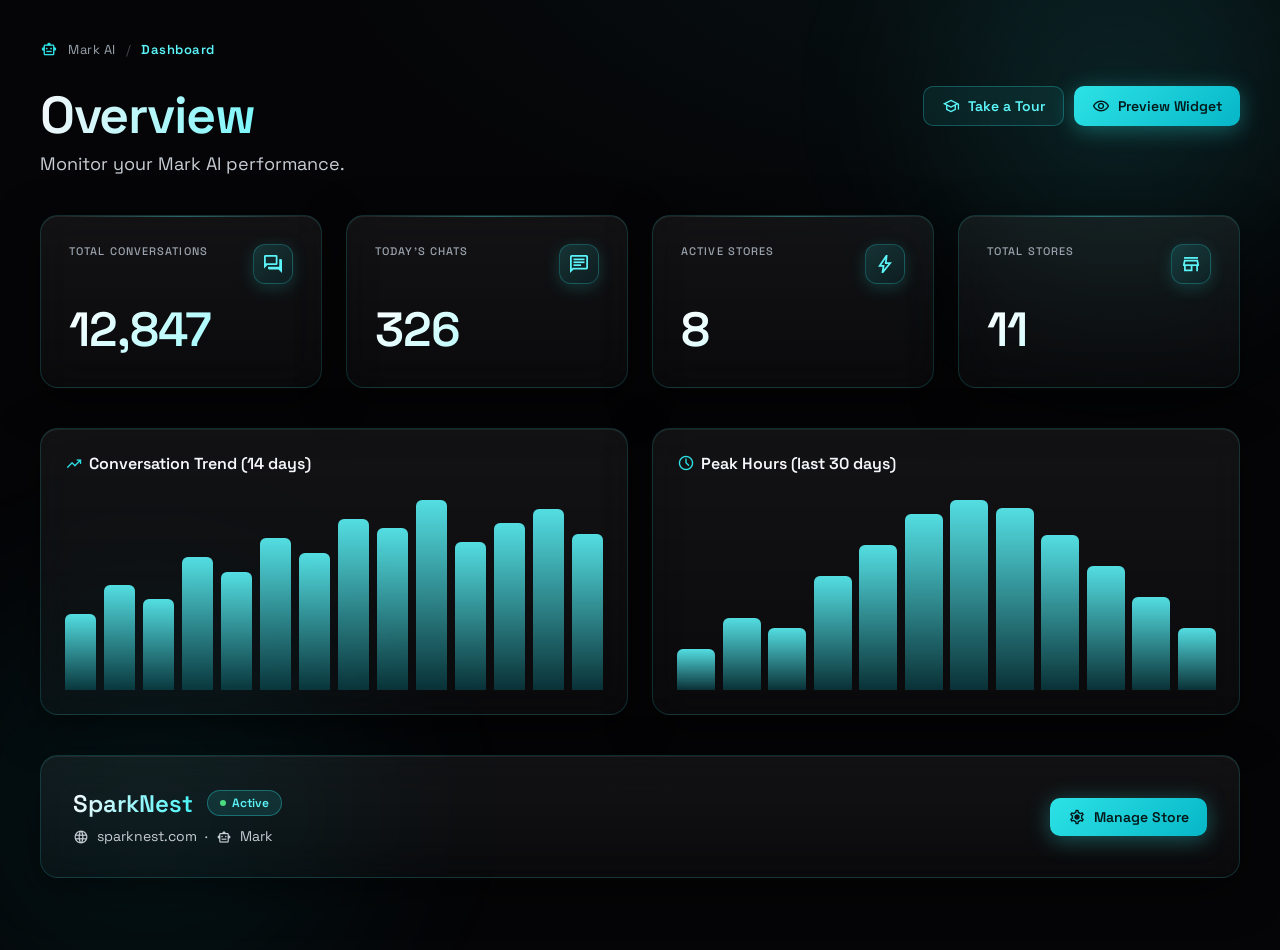
==== admin-preview.html @ 9e092403 "Admin elite redesign pass (v1.5.2) - Gradient animated headlines, premium glass (inner highlight + g" ====
<!DOCTYPE html>
<html lang="en">
<head>
<meta charset="utf-8">
<meta name="viewport" content="width=device-width, initial-scale=1">
<title>Mark AI — Admin Redesign Preview</title>
<link rel="preconnect" href="https://fonts.googleapis.com">
<link rel="preconnect" href="https://fonts.gstatic.com" crossorigin>
<link href="https://fonts.googleapis.com/css2?family=Space+Grotesk:wght@400;500;600;700&family=JetBrains+Mono:wght@400;500&display=swap" rel="stylesheet">
<link href="https://fonts.googleapis.com/css2?family=Material+Symbols+Outlined:opsz,wght,FILL,GRAD@20..48,100..700,0..1,-50..200&display=swap" rel="stylesheet">
<style>
  :root{ --bg:#050507; --txt:#F5F7FA; --mut:#9AA3AD; --cy:#2DE2E6; --cyl:#5CF6FA; --cyd:#06B6C7; }
  *{box-sizing:border-box;}
  body{
    margin:0; background:
      radial-gradient(1200px 600px at 80% -10%, rgba(45,226,230,0.06), transparent 60%), var(--bg);
    color:var(--txt); font-family:'Space Grotesk',sans-serif; -webkit-font-smoothing:antialiased;
    min-height:100vh; position:relative; overflow-x:hidden;
  }
  .orb{position:fixed;border-radius:50%;pointer-events:none;z-index:0;}
  .orb-a{width:560px;height:560px;background:radial-gradient(circle,rgba(45,226,230,.12) 0%,transparent 70%);filter:blur(50px);top:-180px;right:-120px;animation:flo 12s ease-in-out infinite;}
  .orb-b{width:620px;height:620px;background:radial-gradient(circle,rgba(6,182,199,.1) 0%,transparent 70%);filter:blur(55px);bottom:-220px;left:-160px;animation:flo 16s ease-in-out infinite reverse;}
  @keyframes flo{0%,100%{transform:translateY(0)}50%{transform:translateY(-14px)}}
  .wrap{max-width:1280px;margin:0 auto;padding:40px 40px 72px;position:relative;z-index:1;}
  .topbar{display:flex;align-items:center;gap:10px;color:var(--mut);font-size:13px;margin-bottom:28px;letter-spacing:.04em;}
  .topbar b{color:var(--cyl);font-weight:600;}
  .hd{display:flex;align-items:flex-start;justify-content:space-between;flex-wrap:wrap;gap:16px;margin-bottom:40px;}
  h1{font-size:52px;line-height:58px;letter-spacing:-.025em;font-weight:600;margin:0 0 8px;}
  .sub{font-size:18px;color:#C7CDD4;margin:0;}
  .shine{
    background:linear-gradient(100deg,#F5F7FA 0%,#5CF6FA 45%,#2DE2E6 55%,#F5F7FA 100%);
    background-size:200% auto;-webkit-background-clip:text;background-clip:text;
    -webkit-text-fill-color:transparent;color:transparent;animation:shine 7s linear infinite;
  }
  @keyframes shine{to{background-position:200% center}}
  .btn{background:rgba(45,226,230,.08);color:var(--cyl);border:1px solid rgba(45,226,230,.28);border-radius:10px;padding:10px 18px;font-family:inherit;font-weight:600;font-size:14px;cursor:pointer;display:inline-flex;align-items:center;gap:8px;transition:all .2s;}
  .btn:hover{filter:brightness(1.1);transform:translateY(-1px);}
  .btn-p{background:linear-gradient(135deg,#2DE2E6,#06B6C7);color:#04181A;border:none;box-shadow:0 4px 22px rgba(45,226,230,.35);}
  .grid{display:grid;gap:24px;margin-bottom:40px;}
  .g4{grid-template-columns:repeat(auto-fit,minmax(220px,1fr));}
  .g2{grid-template-columns:1fr 1fr;}
  .glass{background:linear-gradient(180deg,rgba(255,255,255,.06),rgba(255,255,255,.022));backdrop-filter:blur(18px);border:1px solid rgba(45,226,230,.16);box-shadow:0 12px 44px rgba(0,0,0,.5),inset 0 1px 0 rgba(255,255,255,.07);border-radius:18px;position:relative;overflow:hidden;}
  .stat{padding:28px 28px 30px;min-height:158px;display:flex;flex-direction:column;justify-content:space-between;transition:transform .28s cubic-bezier(.16,1,.3,1),box-shadow .28s,border-color .28s;}
  .stat::before{content:'';position:absolute;top:0;left:24px;right:24px;height:1px;background:linear-gradient(90deg,transparent,rgba(45,226,230,.7),transparent);opacity:.5;transition:opacity .28s;}
  .stat:hover{transform:translateY(-5px);box-shadow:0 22px 60px rgba(45,226,230,.22),inset 0 1px 0 rgba(255,255,255,.08);border-color:rgba(45,226,230,.5);}
  .stat:hover::before{opacity:1;}
  .strow{display:flex;justify-content:space-between;align-items:flex-start;margin-bottom:20px;}
  .lab{font-size:11px;font-weight:500;color:var(--mut);text-transform:uppercase;letter-spacing:.1em;}
  .chip{display:inline-flex;align-items:center;justify-content:center;width:40px;height:40px;border-radius:12px;background:linear-gradient(135deg,rgba(45,226,230,.16),rgba(6,182,199,.08));border:1px solid rgba(45,226,230,.25);box-shadow:0 4px 16px rgba(45,226,230,.18);color:var(--cyl);}
  .chip .material-symbols-outlined{font-size:22px;}
  .num{font-size:48px;font-weight:600;line-height:1.1;letter-spacing:-.02em;background:linear-gradient(135deg,#FFF 0%,#5CF6FA 120%);-webkit-background-clip:text;background-clip:text;-webkit-text-fill-color:transparent;}
  .card{padding:24px;transition:transform .25s cubic-bezier(.16,1,.3,1),box-shadow .25s,border-color .25s;}
  .card:hover{transform:translateY(-4px);box-shadow:0 14px 48px rgba(45,226,230,.18);border-color:rgba(45,226,230,.45);}
  .ch{font-size:16px;font-weight:600;margin:0 0 16px;display:flex;align-items:center;gap:6px;}
  .ch .material-symbols-outlined{font-size:18px;color:var(--cy);}
  .bars{display:flex;align-items:flex-end;gap:8px;height:200px;padding-top:10px;}
  .bar{flex:1;background:linear-gradient(180deg,var(--cyl),rgba(6,182,199,.25));border-radius:6px 6px 0 0;opacity:.9;animation:grow .7s cubic-bezier(.16,1,.3,1) both;}
  @keyframes grow{from{transform:scaleY(0);opacity:0}to{transform:scaleY(1);opacity:.9}}
  .bars .bar{transform-origin:bottom;}
  .storecard{padding:32px;display:flex;align-items:center;justify-content:space-between;flex-wrap:wrap;gap:16px;}
  .badge{display:inline-flex;align-items:center;gap:6px;padding:4px 12px;font-size:12px;font-weight:600;border-radius:9999px;background:rgba(45,226,230,.12);border:1px solid rgba(45,226,230,.35);color:var(--cyl);}
  .dot{width:6px;height:6px;border-radius:50%;background:#4ade80;animation:pul 2s ease-in-out infinite;}
  @keyframes pul{0%,100%{opacity:1}50%{opacity:.4}}
  .stag>*{animation:rise .55s cubic-bezier(.16,1,.3,1) both;}
  .stag>*:nth-child(1){animation-delay:.04s}.stag>*:nth-child(2){animation-delay:.10s}
  .stag>*:nth-child(3){animation-delay:.16s}.stag>*:nth-child(4){animation-delay:.22s}
  @keyframes rise{from{opacity:0;transform:translateY(14px)}to{opacity:1;transform:none}}
  @media(max-width:760px){.g2{grid-template-columns:1fr}h1{font-size:40px;line-height:46px}}
</style>
</head>
<body>
  <div class="orb orb-a"></div>
  <div class="orb orb-b"></div>
  <div class="wrap">
    <div class="topbar"><span class="material-symbols-outlined" style="font-size:18px;color:var(--cy)">smart_toy</span> Mark AI <span style="opacity:.4">/</span> <b>Dashboard</b></div>

    <div class="hd">
      <div>
        <h1 class="shine">Overview</h1>
        <p class="sub">Monitor your Mark AI performance.</p>
      </div>
      <div style="display:flex;gap:10px;">
        <button class="btn"><span class="material-symbols-outlined" style="font-size:18px">school</span> Take a Tour</button>
        <button class="btn btn-p"><span class="material-symbols-outlined" style="font-size:18px">visibility</span> Preview Widget</button>
      </div>
    </div>

    <div class="grid g4 stag">
      <div class="glass stat"><div class="strow"><span class="lab">Total Conversations</span><span class="chip"><span class="material-symbols-outlined">forum</span></span></div><div class="num">12,847</div></div>
      <div class="glass stat"><div class="strow"><span class="lab">Today's Chats</span><span class="chip"><span class="material-symbols-outlined">chat</span></span></div><div class="num">326</div></div>
      <div class="glass stat"><div class="strow"><span class="lab">Active Stores</span><span class="chip"><span class="material-symbols-outlined">bolt</span></span></div><div class="num">8</div></div>
      <div class="glass stat"><div class="strow"><span class="lab">Total Stores</span><span class="chip"><span class="material-symbols-outlined">store</span></span></div><div class="num">11</div></div>
    </div>

    <div class="grid g2 stag">
      <div class="glass card">
        <h3 class="ch"><span class="material-symbols-outlined">trending_up</span> Conversation Trend (14 days)</h3>
        <div class="bars" id="b1"></div>
      </div>
      <div class="glass card">
        <h3 class="ch"><span class="material-symbols-outlined">schedule</span> Peak Hours (last 30 days)</h3>
        <div class="bars" id="b2"></div>
      </div>
    </div>

    <div class="glass storecard">
      <div>
        <div style="display:flex;align-items:center;gap:14px;margin-bottom:8px;">
          <h2 style="font-size:24px;font-weight:600;margin:0;" class="shine">SparkNest</h2>
          <span class="badge"><span class="dot"></span> Active</span>
        </div>
        <p style="color:#C7CDD4;font-size:14px;margin:0;">
          <span class="material-symbols-outlined" style="font-size:16px;vertical-align:middle;margin-right:4px;">language</span> sparknest.com
          &nbsp;&middot;&nbsp;
          <span class="material-symbols-outlined" style="font-size:16px;vertical-align:middle;margin-right:4px;">smart_toy</span> Mark
        </p>
      </div>
      <button class="btn btn-p"><span class="material-symbols-outlined" style="font-size:18px">settings</span> Manage Store</button>
    </div>
  </div>
<script>
  function bars(id, data){
    var el=document.getElementById(id), max=Math.max.apply(null,data), h='';
    data.forEach(function(v,i){ h+='<div class="bar" style="height:'+(v/max*100)+'%;animation-delay:'+(i*0.04)+'s"></div>'; });
    el.innerHTML=h;
  }
  bars('b1',[40,55,48,70,62,80,72,90,85,100,78,88,95,82]);
  bars('b2',[20,35,30,55,70,85,92,88,75,60,45,30]);
</script>
</body>
</html>
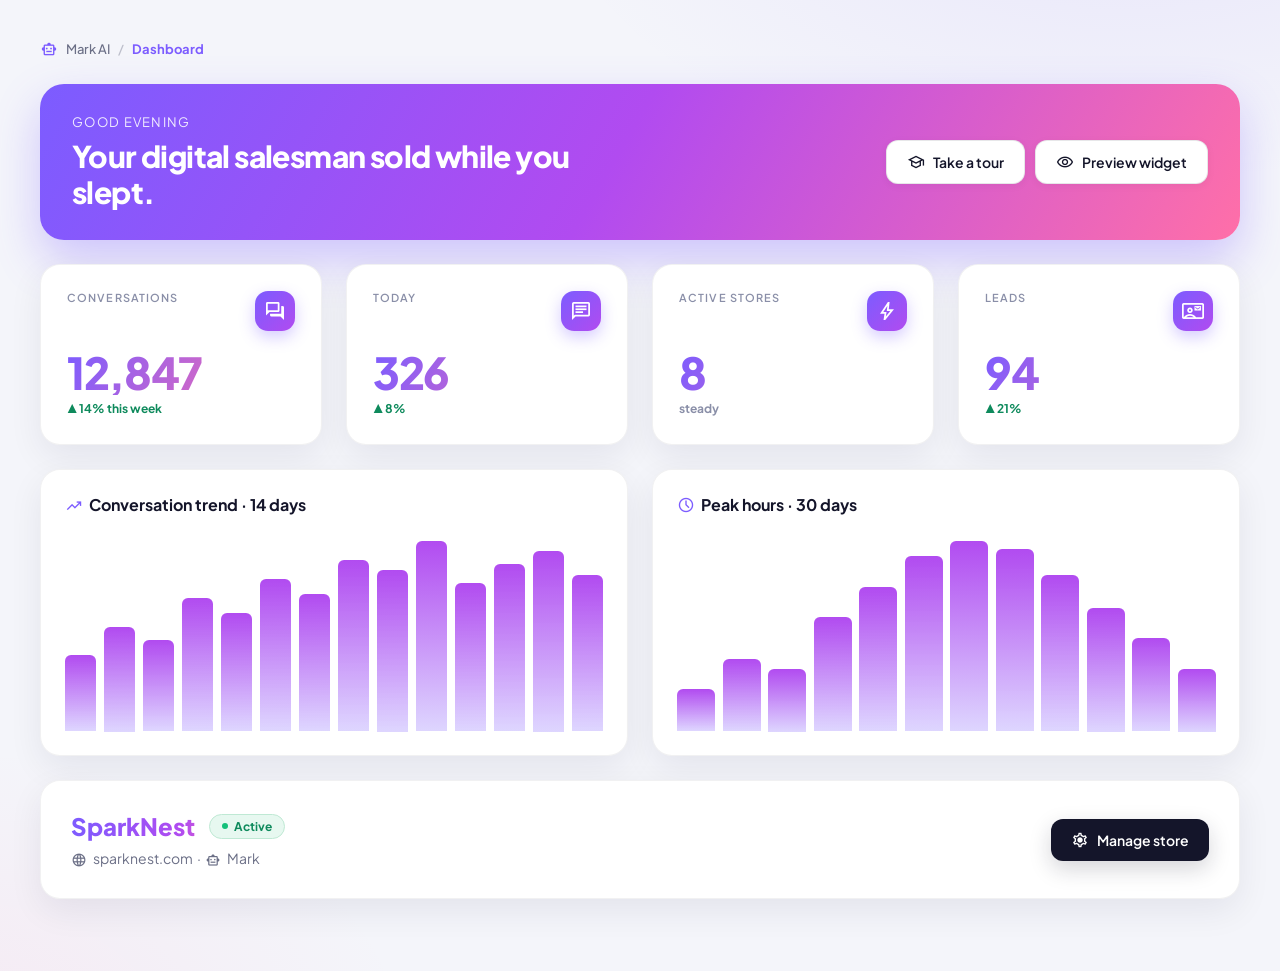
==== commit 5bd0a638: "Admin 'Aurora' redesign — light premium-fintech theme (v1.6.0) - Full theme change: dark/neon-cyan -" ====
--- a/admin-preview.html
+++ b/admin-preview.html
@@ -3,127 +3,107 @@
 <head>
 <meta charset="utf-8">
 <meta name="viewport" content="width=device-width, initial-scale=1">
-<title>Mark AI — Admin Redesign Preview</title>
+<title>Mark AI — Admin (Aurora) Preview</title>
 <link rel="preconnect" href="https://fonts.googleapis.com">
 <link rel="preconnect" href="https://fonts.gstatic.com" crossorigin>
-<link href="https://fonts.googleapis.com/css2?family=Space+Grotesk:wght@400;500;600;700&family=JetBrains+Mono:wght@400;500&display=swap" rel="stylesheet">
+<link href="https://fonts.googleapis.com/css2?family=Plus+Jakarta+Sans:wght@400;500;600;700;800&display=swap" rel="stylesheet">
 <link href="https://fonts.googleapis.com/css2?family=Material+Symbols+Outlined:opsz,wght,FILL,GRAD@20..48,100..700,0..1,-50..200&display=swap" rel="stylesheet">
 <style>
-  :root{ --bg:#050507; --txt:#F5F7FA; --mut:#9AA3AD; --cy:#2DE2E6; --cyl:#5CF6FA; --cyd:#06B6C7; }
+  :root{ --bg:#F4F5FA; --txt:#14152A; --mut:#6B6F86; --mut2:#8A8FA8; --vi:#7C5CFF; --pk:#FF6FA8; --mag:#B14BF0; }
   *{box-sizing:border-box;}
-  body{
-    margin:0; background:
-      radial-gradient(1200px 600px at 80% -10%, rgba(45,226,230,0.06), transparent 60%), var(--bg);
-    color:var(--txt); font-family:'Space Grotesk',sans-serif; -webkit-font-smoothing:antialiased;
-    min-height:100vh; position:relative; overflow-x:hidden;
-  }
-  .orb{position:fixed;border-radius:50%;pointer-events:none;z-index:0;}
-  .orb-a{width:560px;height:560px;background:radial-gradient(circle,rgba(45,226,230,.12) 0%,transparent 70%);filter:blur(50px);top:-180px;right:-120px;animation:flo 12s ease-in-out infinite;}
-  .orb-b{width:620px;height:620px;background:radial-gradient(circle,rgba(6,182,199,.1) 0%,transparent 70%);filter:blur(55px);bottom:-220px;left:-160px;animation:flo 16s ease-in-out infinite reverse;}
-  @keyframes flo{0%,100%{transform:translateY(0)}50%{transform:translateY(-14px)}}
-  .wrap{max-width:1280px;margin:0 auto;padding:40px 40px 72px;position:relative;z-index:1;}
-  .topbar{display:flex;align-items:center;gap:10px;color:var(--mut);font-size:13px;margin-bottom:28px;letter-spacing:.04em;}
-  .topbar b{color:var(--cyl);font-weight:600;}
-  .hd{display:flex;align-items:flex-start;justify-content:space-between;flex-wrap:wrap;gap:16px;margin-bottom:40px;}
-  h1{font-size:52px;line-height:58px;letter-spacing:-.025em;font-weight:600;margin:0 0 8px;}
-  .sub{font-size:18px;color:#C7CDD4;margin:0;}
-  .shine{
-    background:linear-gradient(100deg,#F5F7FA 0%,#5CF6FA 45%,#2DE2E6 55%,#F5F7FA 100%);
-    background-size:200% auto;-webkit-background-clip:text;background-clip:text;
-    -webkit-text-fill-color:transparent;color:transparent;animation:shine 7s linear infinite;
-  }
-  @keyframes shine{to{background-position:200% center}}
-  .btn{background:rgba(45,226,230,.08);color:var(--cyl);border:1px solid rgba(45,226,230,.28);border-radius:10px;padding:10px 18px;font-family:inherit;font-weight:600;font-size:14px;cursor:pointer;display:inline-flex;align-items:center;gap:8px;transition:all .2s;}
-  .btn:hover{filter:brightness(1.1);transform:translateY(-1px);}
-  .btn-p{background:linear-gradient(135deg,#2DE2E6,#06B6C7);color:#04181A;border:none;box-shadow:0 4px 22px rgba(45,226,230,.35);}
-  .grid{display:grid;gap:24px;margin-bottom:40px;}
+  body{margin:0;background:
+      radial-gradient(1000px 520px at 88% -12%, rgba(124,92,255,.10), transparent 58%),
+      radial-gradient(820px 520px at -5% 108%, rgba(255,111,168,.09), transparent 58%), var(--bg);
+    color:var(--txt);font-family:'Plus Jakarta Sans',sans-serif;-webkit-font-smoothing:antialiased;min-height:100vh;}
+  .wrap{max-width:1280px;margin:0 auto;padding:40px 40px 72px;}
+  .topbar{display:flex;align-items:center;gap:8px;color:var(--mut);font-size:13px;font-weight:500;margin-bottom:26px;}
+  .topbar b{color:var(--vi);font-weight:700;}
+  .hero{background:linear-gradient(120deg,#7C5CFF 0%,#B14BF0 48%,#FF6FA8 100%);border-radius:24px;padding:30px 32px;color:#fff;margin-bottom:24px;box-shadow:0 20px 46px rgba(124,92,255,.32);display:flex;justify-content:space-between;align-items:center;flex-wrap:wrap;gap:16px;}
+  .hero .k{font-size:13px;letter-spacing:.1em;text-transform:uppercase;opacity:.88;margin-bottom:8px;}
+  .hero h1{font-size:30px;font-weight:800;letter-spacing:-.02em;margin:0;max-width:560px;line-height:1.2;}
+  .btn{border:none;border-radius:12px;padding:12px 20px;font-family:inherit;font-weight:600;font-size:14px;cursor:pointer;display:inline-flex;align-items:center;gap:8px;transition:transform .2s,box-shadow .25s,filter .2s;}
+  .btn:hover{transform:translateY(-1px);filter:brightness(1.03);}
+  .btn-g{background:#fff;color:#14152A;border:1px solid rgba(20,21,42,.1);box-shadow:0 2px 8px rgba(20,21,60,.05);}
+  .btn-d{background:#14152A;color:#fff;box-shadow:0 8px 22px rgba(20,21,42,.18);}
+  .grid{display:grid;gap:24px;margin-bottom:24px;}
   .g4{grid-template-columns:repeat(auto-fit,minmax(220px,1fr));}
   .g2{grid-template-columns:1fr 1fr;}
-  .glass{background:linear-gradient(180deg,rgba(255,255,255,.06),rgba(255,255,255,.022));backdrop-filter:blur(18px);border:1px solid rgba(45,226,230,.16);box-shadow:0 12px 44px rgba(0,0,0,.5),inset 0 1px 0 rgba(255,255,255,.07);border-radius:18px;position:relative;overflow:hidden;}
-  .stat{padding:28px 28px 30px;min-height:158px;display:flex;flex-direction:column;justify-content:space-between;transition:transform .28s cubic-bezier(.16,1,.3,1),box-shadow .28s,border-color .28s;}
-  .stat::before{content:'';position:absolute;top:0;left:24px;right:24px;height:1px;background:linear-gradient(90deg,transparent,rgba(45,226,230,.7),transparent);opacity:.5;transition:opacity .28s;}
-  .stat:hover{transform:translateY(-5px);box-shadow:0 22px 60px rgba(45,226,230,.22),inset 0 1px 0 rgba(255,255,255,.08);border-color:rgba(45,226,230,.5);}
+  .card{background:#fff;border:1px solid rgba(20,21,42,.06);border-radius:20px;box-shadow:0 12px 34px rgba(20,21,60,.07);position:relative;overflow:hidden;}
+  .stat{padding:26px 26px 28px;min-height:150px;display:flex;flex-direction:column;justify-content:space-between;transition:transform .28s cubic-bezier(.16,1,.3,1),box-shadow .28s,border-color .28s;}
+  .stat::before{content:'';position:absolute;top:0;left:0;right:0;height:3px;background:linear-gradient(90deg,var(--vi),var(--pk));opacity:0;transition:opacity .28s;}
+  .stat:hover{transform:translateY(-5px);box-shadow:0 26px 56px rgba(124,92,255,.20);border-color:rgba(124,92,255,.3);}
   .stat:hover::before{opacity:1;}
-  .strow{display:flex;justify-content:space-between;align-items:flex-start;margin-bottom:20px;}
-  .lab{font-size:11px;font-weight:500;color:var(--mut);text-transform:uppercase;letter-spacing:.1em;}
-  .chip{display:inline-flex;align-items:center;justify-content:center;width:40px;height:40px;border-radius:12px;background:linear-gradient(135deg,rgba(45,226,230,.16),rgba(6,182,199,.08));border:1px solid rgba(45,226,230,.25);box-shadow:0 4px 16px rgba(45,226,230,.18);color:var(--cyl);}
+  .strow{display:flex;justify-content:space-between;align-items:flex-start;margin-bottom:18px;}
+  .lab{font-size:11px;font-weight:600;color:var(--mut2);text-transform:uppercase;letter-spacing:.1em;}
+  .chip{display:inline-flex;align-items:center;justify-content:center;width:40px;height:40px;border-radius:13px;background:linear-gradient(135deg,var(--vi),var(--mag));box-shadow:0 6px 16px rgba(124,92,255,.32);color:#fff;}
   .chip .material-symbols-outlined{font-size:22px;}
-  .num{font-size:48px;font-weight:600;line-height:1.1;letter-spacing:-.02em;background:linear-gradient(135deg,#FFF 0%,#5CF6FA 120%);-webkit-background-clip:text;background-clip:text;-webkit-text-fill-color:transparent;}
-  .card{padding:24px;transition:transform .25s cubic-bezier(.16,1,.3,1),box-shadow .25s,border-color .25s;}
-  .card:hover{transform:translateY(-4px);box-shadow:0 14px 48px rgba(45,226,230,.18);border-color:rgba(45,226,230,.45);}
-  .ch{font-size:16px;font-weight:600;margin:0 0 16px;display:flex;align-items:center;gap:6px;}
-  .ch .material-symbols-outlined{font-size:18px;color:var(--cy);}
+  .num{font-size:44px;font-weight:800;letter-spacing:-.03em;line-height:1.05;background:linear-gradient(120deg,var(--vi),var(--pk));-webkit-background-clip:text;background-clip:text;-webkit-text-fill-color:transparent;}
+  .delta{font-size:12px;font-weight:700;color:#0E8A5C;margin-top:6px;}
+  .pad{padding:24px;transition:transform .25s cubic-bezier(.16,1,.3,1),box-shadow .25s,border-color .25s;}
+  .pad:hover{transform:translateY(-4px);box-shadow:0 20px 48px rgba(124,92,255,.16);border-color:rgba(124,92,255,.32);}
+  .ch{font-size:16px;font-weight:700;margin:0 0 16px;display:flex;align-items:center;gap:6px;}
+  .ch .material-symbols-outlined{font-size:18px;color:var(--vi);}
   .bars{display:flex;align-items:flex-end;gap:8px;height:200px;padding-top:10px;}
-  .bar{flex:1;background:linear-gradient(180deg,var(--cyl),rgba(6,182,199,.25));border-radius:6px 6px 0 0;opacity:.9;animation:grow .7s cubic-bezier(.16,1,.3,1) both;}
-  @keyframes grow{from{transform:scaleY(0);opacity:0}to{transform:scaleY(1);opacity:.9}}
-  .bars .bar{transform-origin:bottom;}
-  .storecard{padding:32px;display:flex;align-items:center;justify-content:space-between;flex-wrap:wrap;gap:16px;}
-  .badge{display:inline-flex;align-items:center;gap:6px;padding:4px 12px;font-size:12px;font-weight:600;border-radius:9999px;background:rgba(45,226,230,.12);border:1px solid rgba(45,226,230,.35);color:var(--cyl);}
-  .dot{width:6px;height:6px;border-radius:50%;background:#4ade80;animation:pul 2s ease-in-out infinite;}
+  .bar{flex:1;background:linear-gradient(180deg,var(--mag),rgba(124,92,255,.25));border-radius:6px 6px 0 0;transform-origin:bottom;animation:grow .7s cubic-bezier(.16,1,.3,1) both;}
+  @keyframes grow{from{transform:scaleY(0);opacity:0}to{transform:scaleY(1);opacity:1}}
+  .store{padding:30px;display:flex;align-items:center;justify-content:space-between;flex-wrap:wrap;gap:16px;}
+  .badge{display:inline-flex;align-items:center;gap:6px;padding:4px 12px;font-size:12px;font-weight:700;border-radius:999px;background:#E7F8F0;border:1px solid #BFE9D4;color:#0E8A5C;}
+  .dot{width:6px;height:6px;border-radius:50%;background:#15c07a;animation:pul 2s ease-in-out infinite;}
   @keyframes pul{0%,100%{opacity:1}50%{opacity:.4}}
+  .shine{background:linear-gradient(100deg,var(--vi),var(--mag) 45%,var(--pk) 70%,var(--vi));background-size:200% auto;-webkit-background-clip:text;background-clip:text;-webkit-text-fill-color:transparent;animation:shine 7s linear infinite;}
+  @keyframes shine{to{background-position:200% center}}
   .stag>*{animation:rise .55s cubic-bezier(.16,1,.3,1) both;}
   .stag>*:nth-child(1){animation-delay:.04s}.stag>*:nth-child(2){animation-delay:.10s}
   .stag>*:nth-child(3){animation-delay:.16s}.stag>*:nth-child(4){animation-delay:.22s}
   @keyframes rise{from{opacity:0;transform:translateY(14px)}to{opacity:1;transform:none}}
-  @media(max-width:760px){.g2{grid-template-columns:1fr}h1{font-size:40px;line-height:46px}}
+  @media(max-width:760px){.g2{grid-template-columns:1fr}.hero h1{font-size:24px}}
 </style>
 </head>
 <body>
-  <div class="orb orb-a"></div>
-  <div class="orb orb-b"></div>
   <div class="wrap">
-    <div class="topbar"><span class="material-symbols-outlined" style="font-size:18px;color:var(--cy)">smart_toy</span> Mark AI <span style="opacity:.4">/</span> <b>Dashboard</b></div>
+    <div class="topbar"><span class="material-symbols-outlined" style="font-size:18px;color:var(--vi)">smart_toy</span> Mark AI <span style="opacity:.4">/</span> <b>Dashboard</b></div>
 
-    <div class="hd">
+    <div class="hero">
       <div>
-        <h1 class="shine">Overview</h1>
-        <p class="sub">Monitor your Mark AI performance.</p>
+        <div class="k">Good evening</div>
+        <h1>Your digital salesman sold while you slept.</h1>
       </div>
       <div style="display:flex;gap:10px;">
-        <button class="btn"><span class="material-symbols-outlined" style="font-size:18px">school</span> Take a Tour</button>
-        <button class="btn btn-p"><span class="material-symbols-outlined" style="font-size:18px">visibility</span> Preview Widget</button>
+        <button class="btn btn-g"><span class="material-symbols-outlined" style="font-size:18px">school</span> Take a tour</button>
+        <button class="btn btn-g"><span class="material-symbols-outlined" style="font-size:18px">visibility</span> Preview widget</button>
       </div>
     </div>
 
     <div class="grid g4 stag">
-      <div class="glass stat"><div class="strow"><span class="lab">Total Conversations</span><span class="chip"><span class="material-symbols-outlined">forum</span></span></div><div class="num">12,847</div></div>
-      <div class="glass stat"><div class="strow"><span class="lab">Today's Chats</span><span class="chip"><span class="material-symbols-outlined">chat</span></span></div><div class="num">326</div></div>
-      <div class="glass stat"><div class="strow"><span class="lab">Active Stores</span><span class="chip"><span class="material-symbols-outlined">bolt</span></span></div><div class="num">8</div></div>
-      <div class="glass stat"><div class="strow"><span class="lab">Total Stores</span><span class="chip"><span class="material-symbols-outlined">store</span></span></div><div class="num">11</div></div>
+      <div class="card stat"><div class="strow"><span class="lab">Conversations</span><span class="chip"><span class="material-symbols-outlined">forum</span></span></div><div><div class="num">12,847</div><div class="delta">▲ 14% this week</div></div></div>
+      <div class="card stat"><div class="strow"><span class="lab">Today</span><span class="chip"><span class="material-symbols-outlined">chat</span></span></div><div><div class="num">326</div><div class="delta">▲ 8%</div></div></div>
+      <div class="card stat"><div class="strow"><span class="lab">Active stores</span><span class="chip"><span class="material-symbols-outlined">bolt</span></span></div><div><div class="num">8</div><div class="delta" style="color:var(--mut2)">steady</div></div></div>
+      <div class="card stat"><div class="strow"><span class="lab">Leads</span><span class="chip"><span class="material-symbols-outlined">contact_mail</span></span></div><div><div class="num">94</div><div class="delta">▲ 21%</div></div></div>
     </div>
 
     <div class="grid g2 stag">
-      <div class="glass card">
-        <h3 class="ch"><span class="material-symbols-outlined">trending_up</span> Conversation Trend (14 days)</h3>
-        <div class="bars" id="b1"></div>
-      </div>
-      <div class="glass card">
-        <h3 class="ch"><span class="material-symbols-outlined">schedule</span> Peak Hours (last 30 days)</h3>
-        <div class="bars" id="b2"></div>
-      </div>
+      <div class="card pad"><h3 class="ch"><span class="material-symbols-outlined">trending_up</span> Conversation trend · 14 days</h3><div class="bars" id="b1"></div></div>
+      <div class="card pad"><h3 class="ch"><span class="material-symbols-outlined">schedule</span> Peak hours · 30 days</h3><div class="bars" id="b2"></div></div>
     </div>
 
-    <div class="glass storecard">
+    <div class="card store">
       <div>
         <div style="display:flex;align-items:center;gap:14px;margin-bottom:8px;">
-          <h2 style="font-size:24px;font-weight:600;margin:0;" class="shine">SparkNest</h2>
+          <h2 style="font-size:24px;font-weight:800;margin:0;" class="shine">SparkNest</h2>
           <span class="badge"><span class="dot"></span> Active</span>
         </div>
-        <p style="color:#C7CDD4;font-size:14px;margin:0;">
+        <p style="color:var(--mut);font-size:14px;margin:0;">
           <span class="material-symbols-outlined" style="font-size:16px;vertical-align:middle;margin-right:4px;">language</span> sparknest.com
           &nbsp;&middot;&nbsp;
           <span class="material-symbols-outlined" style="font-size:16px;vertical-align:middle;margin-right:4px;">smart_toy</span> Mark
         </p>
       </div>
-      <button class="btn btn-p"><span class="material-symbols-outlined" style="font-size:18px">settings</span> Manage Store</button>
+      <button class="btn btn-d"><span class="material-symbols-outlined" style="font-size:18px">settings</span> Manage store</button>
     </div>
   </div>
 <script>
-  function bars(id, data){
-    var el=document.getElementById(id), max=Math.max.apply(null,data), h='';
-    data.forEach(function(v,i){ h+='<div class="bar" style="height:'+(v/max*100)+'%;animation-delay:'+(i*0.04)+'s"></div>'; });
-    el.innerHTML=h;
-  }
+  function bars(id,data){var el=document.getElementById(id),max=Math.max.apply(null,data),h='';
+    data.forEach(function(v,i){h+='<div class="bar" style="height:'+Math.round(v/max*100)+'%;animation-delay:'+(i*0.04)+'s"></div>';});el.innerHTML=h;}
   bars('b1',[40,55,48,70,62,80,72,90,85,100,78,88,95,82]);
   bars('b2',[20,35,30,55,70,85,92,88,75,60,45,30]);
 </script>
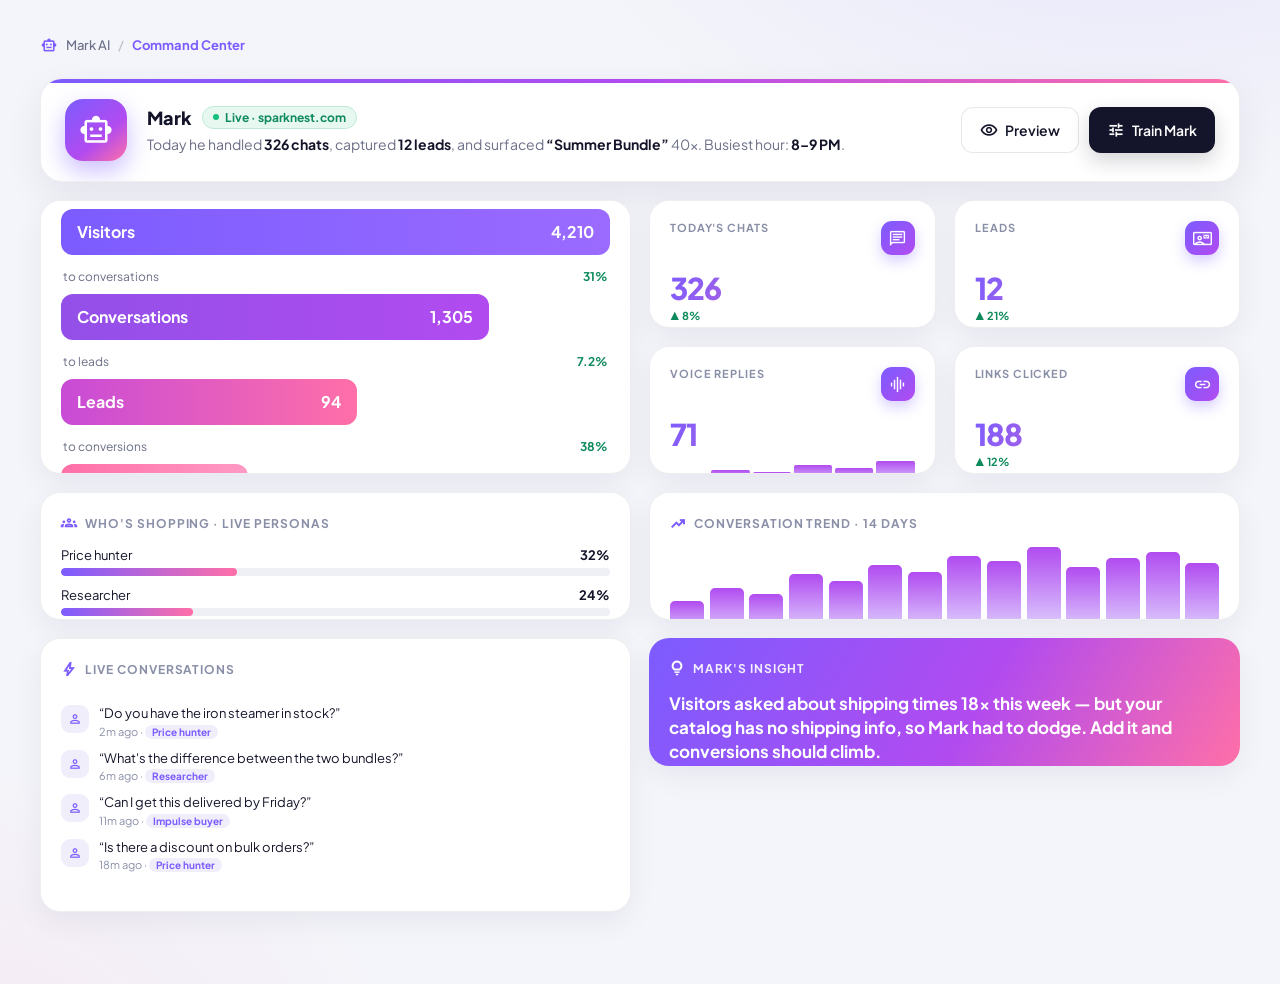
==== commit 6b158d0f: "Dashboard redesign — 'Command Center' bento layout (v1.6.1) - New layout (not just recolor): agent h" ====
--- a/admin-preview.html
+++ b/admin-preview.html
@@ -3,109 +3,160 @@
 <head>
 <meta charset="utf-8">
 <meta name="viewport" content="width=device-width, initial-scale=1">
-<title>Mark AI — Admin (Aurora) Preview</title>
+<title>Mark AI — Command Center (Aurora)</title>
 <link rel="preconnect" href="https://fonts.googleapis.com">
 <link rel="preconnect" href="https://fonts.gstatic.com" crossorigin>
 <link href="https://fonts.googleapis.com/css2?family=Plus+Jakarta+Sans:wght@400;500;600;700;800&display=swap" rel="stylesheet">
 <link href="https://fonts.googleapis.com/css2?family=Material+Symbols+Outlined:opsz,wght,FILL,GRAD@20..48,100..700,0..1,-50..200&display=swap" rel="stylesheet">
 <style>
-  :root{ --bg:#F4F5FA; --txt:#14152A; --mut:#6B6F86; --mut2:#8A8FA8; --vi:#7C5CFF; --pk:#FF6FA8; --mag:#B14BF0; }
+  :root{--bg:#F4F5FA;--txt:#14152A;--mut:#6B6F86;--mut2:#8A8FA8;--vi:#7C5CFF;--pk:#FF6FA8;--mag:#B14BF0;--good:#0E8A5C;--line:rgba(20,21,42,.07);}
   *{box-sizing:border-box;}
-  body{margin:0;background:
-      radial-gradient(1000px 520px at 88% -12%, rgba(124,92,255,.10), transparent 58%),
-      radial-gradient(820px 520px at -5% 108%, rgba(255,111,168,.09), transparent 58%), var(--bg);
-    color:var(--txt);font-family:'Plus Jakarta Sans',sans-serif;-webkit-font-smoothing:antialiased;min-height:100vh;}
-  .wrap{max-width:1280px;margin:0 auto;padding:40px 40px 72px;}
-  .topbar{display:flex;align-items:center;gap:8px;color:var(--mut);font-size:13px;font-weight:500;margin-bottom:26px;}
+  body{margin:0;background:radial-gradient(1000px 520px at 88% -12%,rgba(124,92,255,.10),transparent 58%),radial-gradient(820px 520px at -5% 108%,rgba(255,111,168,.09),transparent 58%),var(--bg);color:var(--txt);font-family:'Plus Jakarta Sans',sans-serif;-webkit-font-smoothing:antialiased;min-height:100vh;}
+  .wrap{max-width:1280px;margin:0 auto;padding:34px 40px 72px;}
+  .ms{font-family:'Material Symbols Outlined';}
+  .topbar{display:flex;align-items:center;gap:8px;color:var(--mut);font-size:13px;font-weight:500;margin-bottom:22px;}
   .topbar b{color:var(--vi);font-weight:700;}
-  .hero{background:linear-gradient(120deg,#7C5CFF 0%,#B14BF0 48%,#FF6FA8 100%);border-radius:24px;padding:30px 32px;color:#fff;margin-bottom:24px;box-shadow:0 20px 46px rgba(124,92,255,.32);display:flex;justify-content:space-between;align-items:center;flex-wrap:wrap;gap:16px;}
-  .hero .k{font-size:13px;letter-spacing:.1em;text-transform:uppercase;opacity:.88;margin-bottom:8px;}
-  .hero h1{font-size:30px;font-weight:800;letter-spacing:-.02em;margin:0;max-width:560px;line-height:1.2;}
-  .btn{border:none;border-radius:12px;padding:12px 20px;font-family:inherit;font-weight:600;font-size:14px;cursor:pointer;display:inline-flex;align-items:center;gap:8px;transition:transform .2s,box-shadow .25s,filter .2s;}
-  .btn:hover{transform:translateY(-1px);filter:brightness(1.03);}
-  .btn-g{background:#fff;color:#14152A;border:1px solid rgba(20,21,42,.1);box-shadow:0 2px 8px rgba(20,21,60,.05);}
-  .btn-d{background:#14152A;color:#fff;box-shadow:0 8px 22px rgba(20,21,42,.18);}
-  .grid{display:grid;gap:24px;margin-bottom:24px;}
-  .g4{grid-template-columns:repeat(auto-fit,minmax(220px,1fr));}
-  .g2{grid-template-columns:1fr 1fr;}
-  .card{background:#fff;border:1px solid rgba(20,21,42,.06);border-radius:20px;box-shadow:0 12px 34px rgba(20,21,60,.07);position:relative;overflow:hidden;}
-  .stat{padding:26px 26px 28px;min-height:150px;display:flex;flex-direction:column;justify-content:space-between;transition:transform .28s cubic-bezier(.16,1,.3,1),box-shadow .28s,border-color .28s;}
-  .stat::before{content:'';position:absolute;top:0;left:0;right:0;height:3px;background:linear-gradient(90deg,var(--vi),var(--pk));opacity:0;transition:opacity .28s;}
-  .stat:hover{transform:translateY(-5px);box-shadow:0 26px 56px rgba(124,92,255,.20);border-color:rgba(124,92,255,.3);}
-  .stat:hover::before{opacity:1;}
-  .strow{display:flex;justify-content:space-between;align-items:flex-start;margin-bottom:18px;}
-  .lab{font-size:11px;font-weight:600;color:var(--mut2);text-transform:uppercase;letter-spacing:.1em;}
-  .chip{display:inline-flex;align-items:center;justify-content:center;width:40px;height:40px;border-radius:13px;background:linear-gradient(135deg,var(--vi),var(--mag));box-shadow:0 6px 16px rgba(124,92,255,.32);color:#fff;}
-  .chip .material-symbols-outlined{font-size:22px;}
-  .num{font-size:44px;font-weight:800;letter-spacing:-.03em;line-height:1.05;background:linear-gradient(120deg,var(--vi),var(--pk));-webkit-background-clip:text;background-clip:text;-webkit-text-fill-color:transparent;}
-  .delta{font-size:12px;font-weight:700;color:#0E8A5C;margin-top:6px;}
-  .pad{padding:24px;transition:transform .25s cubic-bezier(.16,1,.3,1),box-shadow .25s,border-color .25s;}
-  .pad:hover{transform:translateY(-4px);box-shadow:0 20px 48px rgba(124,92,255,.16);border-color:rgba(124,92,255,.32);}
-  .ch{font-size:16px;font-weight:700;margin:0 0 16px;display:flex;align-items:center;gap:6px;}
-  .ch .material-symbols-outlined{font-size:18px;color:var(--vi);}
-  .bars{display:flex;align-items:flex-end;gap:8px;height:200px;padding-top:10px;}
-  .bar{flex:1;background:linear-gradient(180deg,var(--mag),rgba(124,92,255,.25));border-radius:6px 6px 0 0;transform-origin:bottom;animation:grow .7s cubic-bezier(.16,1,.3,1) both;}
-  @keyframes grow{from{transform:scaleY(0);opacity:0}to{transform:scaleY(1);opacity:1}}
-  .store{padding:30px;display:flex;align-items:center;justify-content:space-between;flex-wrap:wrap;gap:16px;}
-  .badge{display:inline-flex;align-items:center;gap:6px;padding:4px 12px;font-size:12px;font-weight:700;border-radius:999px;background:#E7F8F0;border:1px solid #BFE9D4;color:#0E8A5C;}
-  .dot{width:6px;height:6px;border-radius:50%;background:#15c07a;animation:pul 2s ease-in-out infinite;}
-  @keyframes pul{0%,100%{opacity:1}50%{opacity:.4}}
-  .shine{background:linear-gradient(100deg,var(--vi),var(--mag) 45%,var(--pk) 70%,var(--vi));background-size:200% auto;-webkit-background-clip:text;background-clip:text;-webkit-text-fill-color:transparent;animation:shine 7s linear infinite;}
-  @keyframes shine{to{background-position:200% center}}
-  .stag>*{animation:rise .55s cubic-bezier(.16,1,.3,1) both;}
-  .stag>*:nth-child(1){animation-delay:.04s}.stag>*:nth-child(2){animation-delay:.10s}
-  .stag>*:nth-child(3){animation-delay:.16s}.stag>*:nth-child(4){animation-delay:.22s}
+
+  /* AGENT HERO */
+  .agent{display:flex;align-items:center;gap:20px;background:#fff;border:1px solid var(--line);border-radius:22px;padding:20px 24px;box-shadow:0 14px 38px rgba(20,21,60,.07);margin-bottom:18px;position:relative;overflow:hidden;}
+  .agent::after{content:'';position:absolute;inset:0 0 auto 0;height:4px;background:linear-gradient(90deg,var(--vi),var(--mag),var(--pk));}
+  .ava{width:62px;height:62px;border-radius:18px;background:linear-gradient(140deg,#7C5CFF,#B14BF0 60%,#FF6FA8);display:flex;align-items:center;justify-content:center;color:#fff;flex-shrink:0;box-shadow:0 10px 24px rgba(124,92,255,.4);}
+  .ava .ms{font-size:34px;}
+  .agent .who{font-weight:800;font-size:18px;display:flex;align-items:center;gap:10px;}
+  .live{display:inline-flex;align-items:center;gap:6px;font-size:12px;font-weight:700;color:var(--good);background:#E7F8F0;border:1px solid #BFE9D4;padding:3px 10px;border-radius:999px;}
+  .live .d{width:6px;height:6px;border-radius:50%;background:#15c07a;animation:pul 1.8s infinite;}
+  @keyframes pul{0%,100%{opacity:1}50%{opacity:.35}}
+  .brief{color:var(--mut);font-size:14px;margin-top:5px;line-height:1.5;}
+  .brief b{color:var(--txt);font-weight:700;}
+  .agent .cta{margin-left:auto;display:flex;gap:10px;flex-shrink:0;}
+  .btn{border:none;border-radius:12px;padding:11px 18px;font-family:inherit;font-weight:600;font-size:14px;cursor:pointer;display:inline-flex;align-items:center;gap:7px;transition:transform .2s,box-shadow .25s,filter .2s;}
+  .btn:hover{transform:translateY(-1px);filter:brightness(1.04);}
+  .btn-g{background:#fff;color:var(--txt);border:1px solid rgba(20,21,42,.1);}
+  .btn-d{background:#14152A;color:#fff;box-shadow:0 8px 20px rgba(20,21,42,.18);}
+
+  /* BENTO */
+  .bento{display:grid;grid-template-columns:repeat(4,1fr);grid-auto-rows:128px;gap:18px;}
+  .tile{background:#fff;border:1px solid var(--line);border-radius:20px;padding:20px;box-shadow:0 10px 30px rgba(20,21,60,.06);position:relative;overflow:hidden;transition:transform .26s cubic-bezier(.16,1,.3,1),box-shadow .26s,border-color .26s;animation:rise .55s cubic-bezier(.16,1,.3,1) both;}
+  .tile:hover{transform:translateY(-4px);box-shadow:0 22px 48px rgba(124,92,255,.16);border-color:rgba(124,92,255,.3);}
   @keyframes rise{from{opacity:0;transform:translateY(14px)}to{opacity:1;transform:none}}
-  @media(max-width:760px){.g2{grid-template-columns:1fr}.hero h1{font-size:24px}}
+  .span2{grid-column:span 2;}.row2{grid-row:span 2;}
+  .tl{font-size:12px;font-weight:700;text-transform:uppercase;letter-spacing:.08em;color:var(--mut2);display:flex;align-items:center;gap:7px;margin-bottom:14px;}
+  .tl .ms{font-size:16px;color:var(--vi);}
+  .chip{width:34px;height:34px;border-radius:11px;background:linear-gradient(135deg,var(--vi),var(--mag));display:flex;align-items:center;justify-content:center;color:#fff;box-shadow:0 6px 14px rgba(124,92,255,.3);}
+  .chip .ms{font-size:19px;}
+  .kpi .top{display:flex;justify-content:space-between;align-items:flex-start;}
+  .kpi .lab{font-size:11px;font-weight:700;text-transform:uppercase;letter-spacing:.08em;color:var(--mut2);}
+  .num{font-weight:800;letter-spacing:-.03em;background:linear-gradient(120deg,var(--vi),var(--pk));-webkit-background-clip:text;background-clip:text;-webkit-text-fill-color:transparent;}
+  .kpi .num{font-size:30px;margin-top:14px;}
+  .kpi .delta{font-size:11px;font-weight:700;color:var(--good);margin-top:2px;}
+  .spark{display:flex;align-items:flex-end;gap:3px;height:22px;margin-top:8px;}
+  .spark i{flex:1;background:linear-gradient(180deg,var(--mag),rgba(124,92,255,.25));border-radius:2px;}
+
+  /* FUNNEL */
+  .funnel{display:flex;flex-direction:column;justify-content:center;gap:10px;}
+  .fstep{position:relative;}
+  .fbar{height:46px;border-radius:12px;display:flex;align-items:center;justify-content:space-between;padding:0 16px;color:#fff;font-weight:700;}
+  .fmeta{font-size:12px;color:var(--mut);margin:4px 2px 0;display:flex;justify-content:space-between;}
+  .fmeta b{color:var(--good);}
+
+  /* PERSONA bars */
+  .pr{margin-bottom:11px;}
+  .pr .r{display:flex;justify-content:space-between;font-size:13px;margin-bottom:5px;}
+  .pr .r .v{font-weight:700;}
+  .track{height:8px;border-radius:999px;background:#EFEFF6;overflow:hidden;}
+  .track i{display:block;height:100%;border-radius:999px;background:linear-gradient(90deg,var(--vi),var(--pk));}
+
+  /* TREND */
+  .bars{display:flex;align-items:flex-end;gap:6px;height:100%;min-height:90px;}
+  .bars i{flex:1;background:linear-gradient(180deg,var(--mag),rgba(124,92,255,.22));border-radius:5px 5px 0 0;transform-origin:bottom;animation:grow .7s cubic-bezier(.16,1,.3,1) both;}
+  @keyframes grow{from{transform:scaleY(0)}to{transform:scaleY(1)}}
+
+  /* LIVE FEED */
+  .feed{display:flex;flex-direction:column;gap:12px;overflow:hidden;}
+  .msg{display:flex;gap:10px;align-items:flex-start;}
+  .mav{width:28px;height:28px;border-radius:9px;background:#F0EEFB;color:var(--vi);display:flex;align-items:center;justify-content:center;flex-shrink:0;}
+  .mav .ms{font-size:16px;}
+  .msg .t{font-size:13px;line-height:1.35;}
+  .msg .meta{font-size:11px;color:var(--mut2);margin-top:2px;}
+  .ptag{font-size:10px;font-weight:700;color:var(--vi);background:#F0EEFB;padding:1px 7px;border-radius:999px;}
+
+  /* INSIGHT */
+  .insight{background:linear-gradient(120deg,#7C5CFF 0%,#B14BF0 55%,#FF6FA8 100%);color:#fff;border:none;}
+  .insight .tl{color:rgba(255,255,255,.9);}.insight .tl .ms{color:#fff;}
+  .insight .big{font-size:17px;font-weight:700;line-height:1.4;margin-bottom:14px;}
+  .insight .btn-w{background:#fff;color:#5a2fd0;}
+  @media(max-width:820px){.bento{grid-template-columns:repeat(2,1fr)}.span2{grid-column:span 2}.agent{flex-wrap:wrap}.agent .cta{margin-left:0;width:100%}}
 </style>
 </head>
 <body>
-  <div class="wrap">
-    <div class="topbar"><span class="material-symbols-outlined" style="font-size:18px;color:var(--vi)">smart_toy</span> Mark AI <span style="opacity:.4">/</span> <b>Dashboard</b></div>
+<div class="wrap">
+  <div class="topbar"><span class="ms" style="font-size:18px;color:var(--vi)">smart_toy</span> Mark AI <span style="opacity:.4">/</span> <b>Command Center</b></div>
 
-    <div class="hero">
-      <div>
-        <div class="k">Good evening</div>
-        <h1>Your digital salesman sold while you slept.</h1>
-      </div>
-      <div style="display:flex;gap:10px;">
-        <button class="btn btn-g"><span class="material-symbols-outlined" style="font-size:18px">school</span> Take a tour</button>
-        <button class="btn btn-g"><span class="material-symbols-outlined" style="font-size:18px">visibility</span> Preview widget</button>
-      </div>
+  <!-- AGENT HERO -->
+  <div class="agent">
+    <div class="ava"><span class="ms">smart_toy</span></div>
+    <div>
+      <div class="who">Mark <span class="live"><span class="d"></span>Live · sparknest.com</span></div>
+      <div class="brief">Today he handled <b>326 chats</b>, captured <b>12 leads</b>, and surfaced <b>“Summer Bundle”</b> 40×. Busiest hour: <b>8–9 PM</b>.</div>
+    </div>
+    <div class="cta">
+      <button class="btn btn-g"><span class="ms" style="font-size:18px">visibility</span> Preview</button>
+      <button class="btn btn-d"><span class="ms" style="font-size:18px">tune</span> Train Mark</button>
+    </div>
+  </div>
+
+  <!-- BENTO -->
+  <div class="bento">
+    <!-- FUNNEL big -->
+    <div class="tile span2 row2 funnel" style="animation-delay:.04s">
+      <div class="tl"><span class="ms">filter_alt</span> Sales funnel · this week</div>
+      <div class="fstep"><div class="fbar" style="background:linear-gradient(90deg,#7C5CFF,#9b6bff);width:100%"><span>Visitors</span><span>4,210</span></div></div>
+      <div class="fmeta"><span>to conversations</span><b>31%</b></div>
+      <div class="fstep"><div class="fbar" style="background:linear-gradient(90deg,#9350e8,#B14BF0);width:78%"><span>Conversations</span><span>1,305</span></div></div>
+      <div class="fmeta"><span>to leads</span><b>7.2%</b></div>
+      <div class="fstep"><div class="fbar" style="background:linear-gradient(90deg,#c84bd6,#FF6FA8);width:54%"><span>Leads</span><span>94</span></div></div>
+      <div class="fmeta"><span>to conversions</span><b>38%</b></div>
+      <div class="fstep"><div class="fbar" style="background:linear-gradient(90deg,#FF6FA8,#ff9ac4);width:34%"><span>Conversions</span><span>36</span></div></div>
+    </div>
+    <!-- KPI tiles -->
+    <div class="tile kpi" style="animation-delay:.10s"><div class="top"><span class="lab">Today's chats</span><span class="chip"><span class="ms">chat</span></span></div><div class="num">326</div><div class="delta">▲ 8%</div></div>
+    <div class="tile kpi" style="animation-delay:.16s"><div class="top"><span class="lab">Leads</span><span class="chip"><span class="ms">contact_mail</span></span></div><div class="num">12</div><div class="delta">▲ 21%</div></div>
+    <div class="tile kpi" style="animation-delay:.22s"><div class="top"><span class="lab">Voice replies</span><span class="chip"><span class="ms">graphic_eq</span></span></div><div class="num">71</div><div class="spark"><i style="height:40%"></i><i style="height:60%"></i><i style="height:50%"></i><i style="height:80%"></i><i style="height:70%"></i><i style="height:100%"></i></div></div>
+    <div class="tile kpi" style="animation-delay:.28s"><div class="top"><span class="lab">Links clicked</span><span class="chip"><span class="ms">link</span></span></div><div class="num">188</div><div class="delta">▲ 12%</div></div>
+
+    <!-- PERSONAS -->
+    <div class="tile span2" style="animation-delay:.30s">
+      <div class="tl"><span class="ms">groups</span> Who's shopping · live personas</div>
+      <div class="pr"><div class="r"><span>Price hunter</span><span class="v">32%</span></div><div class="track"><i style="width:32%"></i></div></div>
+      <div class="pr"><div class="r"><span>Researcher</span><span class="v">24%</span></div><div class="track"><i style="width:24%"></i></div></div>
+      <div class="pr"><div class="r"><span>Impulse buyer</span><span class="v">19%</span></div><div class="track"><i style="width:19%"></i></div></div>
+      <div class="pr" style="margin:0"><div class="r"><span>Gift buyer</span><span class="v">14%</span></div><div class="track"><i style="width:14%"></i></div></div>
+    </div>
+    <!-- TREND -->
+    <div class="tile span2" style="animation-delay:.34s">
+      <div class="tl"><span class="ms">trending_up</span> Conversation trend · 14 days</div>
+      <div class="bars" id="trend"></div>
     </div>
 
-    <div class="grid g4 stag">
-      <div class="card stat"><div class="strow"><span class="lab">Conversations</span><span class="chip"><span class="material-symbols-outlined">forum</span></span></div><div><div class="num">12,847</div><div class="delta">▲ 14% this week</div></div></div>
-      <div class="card stat"><div class="strow"><span class="lab">Today</span><span class="chip"><span class="material-symbols-outlined">chat</span></span></div><div><div class="num">326</div><div class="delta">▲ 8%</div></div></div>
-      <div class="card stat"><div class="strow"><span class="lab">Active stores</span><span class="chip"><span class="material-symbols-outlined">bolt</span></span></div><div><div class="num">8</div><div class="delta" style="color:var(--mut2)">steady</div></div></div>
-      <div class="card stat"><div class="strow"><span class="lab">Leads</span><span class="chip"><span class="material-symbols-outlined">contact_mail</span></span></div><div><div class="num">94</div><div class="delta">▲ 21%</div></div></div>
+    <!-- LIVE FEED -->
+    <div class="tile span2 row2 feed" style="animation-delay:.38s">
+      <div class="tl"><span class="ms">bolt</span> Live conversations</div>
+      <div class="msg"><div class="mav"><span class="ms">person</span></div><div><div class="t">“Do you have the iron steamer in stock?”</div><div class="meta">2m ago · <span class="ptag">Price hunter</span></div></div></div>
+      <div class="msg"><div class="mav"><span class="ms">person</span></div><div><div class="t">“What's the difference between the two bundles?”</div><div class="meta">6m ago · <span class="ptag">Researcher</span></div></div></div>
+      <div class="msg"><div class="mav"><span class="ms">person</span></div><div><div class="t">“Can I get this delivered by Friday?”</div><div class="meta">11m ago · <span class="ptag">Impulse buyer</span></div></div></div>
+      <div class="msg"><div class="mav"><span class="ms">person</span></div><div><div class="t">“Is there a discount on bulk orders?”</div><div class="meta">18m ago · <span class="ptag">Price hunter</span></div></div></div>
     </div>
-
-    <div class="grid g2 stag">
-      <div class="card pad"><h3 class="ch"><span class="material-symbols-outlined">trending_up</span> Conversation trend · 14 days</h3><div class="bars" id="b1"></div></div>
-      <div class="card pad"><h3 class="ch"><span class="material-symbols-outlined">schedule</span> Peak hours · 30 days</h3><div class="bars" id="b2"></div></div>
-    </div>
-
-    <div class="card store">
-      <div>
-        <div style="display:flex;align-items:center;gap:14px;margin-bottom:8px;">
-          <h2 style="font-size:24px;font-weight:800;margin:0;" class="shine">SparkNest</h2>
-          <span class="badge"><span class="dot"></span> Active</span>
-        </div>
-        <p style="color:var(--mut);font-size:14px;margin:0;">
-          <span class="material-symbols-outlined" style="font-size:16px;vertical-align:middle;margin-right:4px;">language</span> sparknest.com
-          &nbsp;&middot;&nbsp;
-          <span class="material-symbols-outlined" style="font-size:16px;vertical-align:middle;margin-right:4px;">smart_toy</span> Mark
-        </p>
-      </div>
-      <button class="btn btn-d"><span class="material-symbols-outlined" style="font-size:18px">settings</span> Manage store</button>
+    <!-- INSIGHT -->
+    <div class="tile span2 insight" style="animation-delay:.42s">
+      <div class="tl"><span class="ms">lightbulb</span> Mark's insight</div>
+      <div class="big">Visitors asked about <b>shipping times</b> 18× this week — but your catalog has no shipping info, so Mark had to dodge. Add it and conversions should climb.</div>
+      <button class="btn btn-w"><span class="ms" style="font-size:18px">add</span> Add shipping info</button>
     </div>
   </div>
+</div>
 <script>
-  function bars(id,data){var el=document.getElementById(id),max=Math.max.apply(null,data),h='';
-    data.forEach(function(v,i){h+='<div class="bar" style="height:'+Math.round(v/max*100)+'%;animation-delay:'+(i*0.04)+'s"></div>';});el.innerHTML=h;}
-  bars('b1',[40,55,48,70,62,80,72,90,85,100,78,88,95,82]);
-  bars('b2',[20,35,30,55,70,85,92,88,75,60,45,30]);
+  var el=document.getElementById('trend'),d=[40,55,48,70,62,80,72,90,85,100,78,88,95,82],m=Math.max.apply(null,d),h='';
+  d.forEach(function(v,i){h+='<i style="height:'+Math.round(v/m*100)+'%;animation-delay:'+(i*0.03)+'s"></i>';});el.innerHTML=h;
 </script>
 </body>
 </html>
